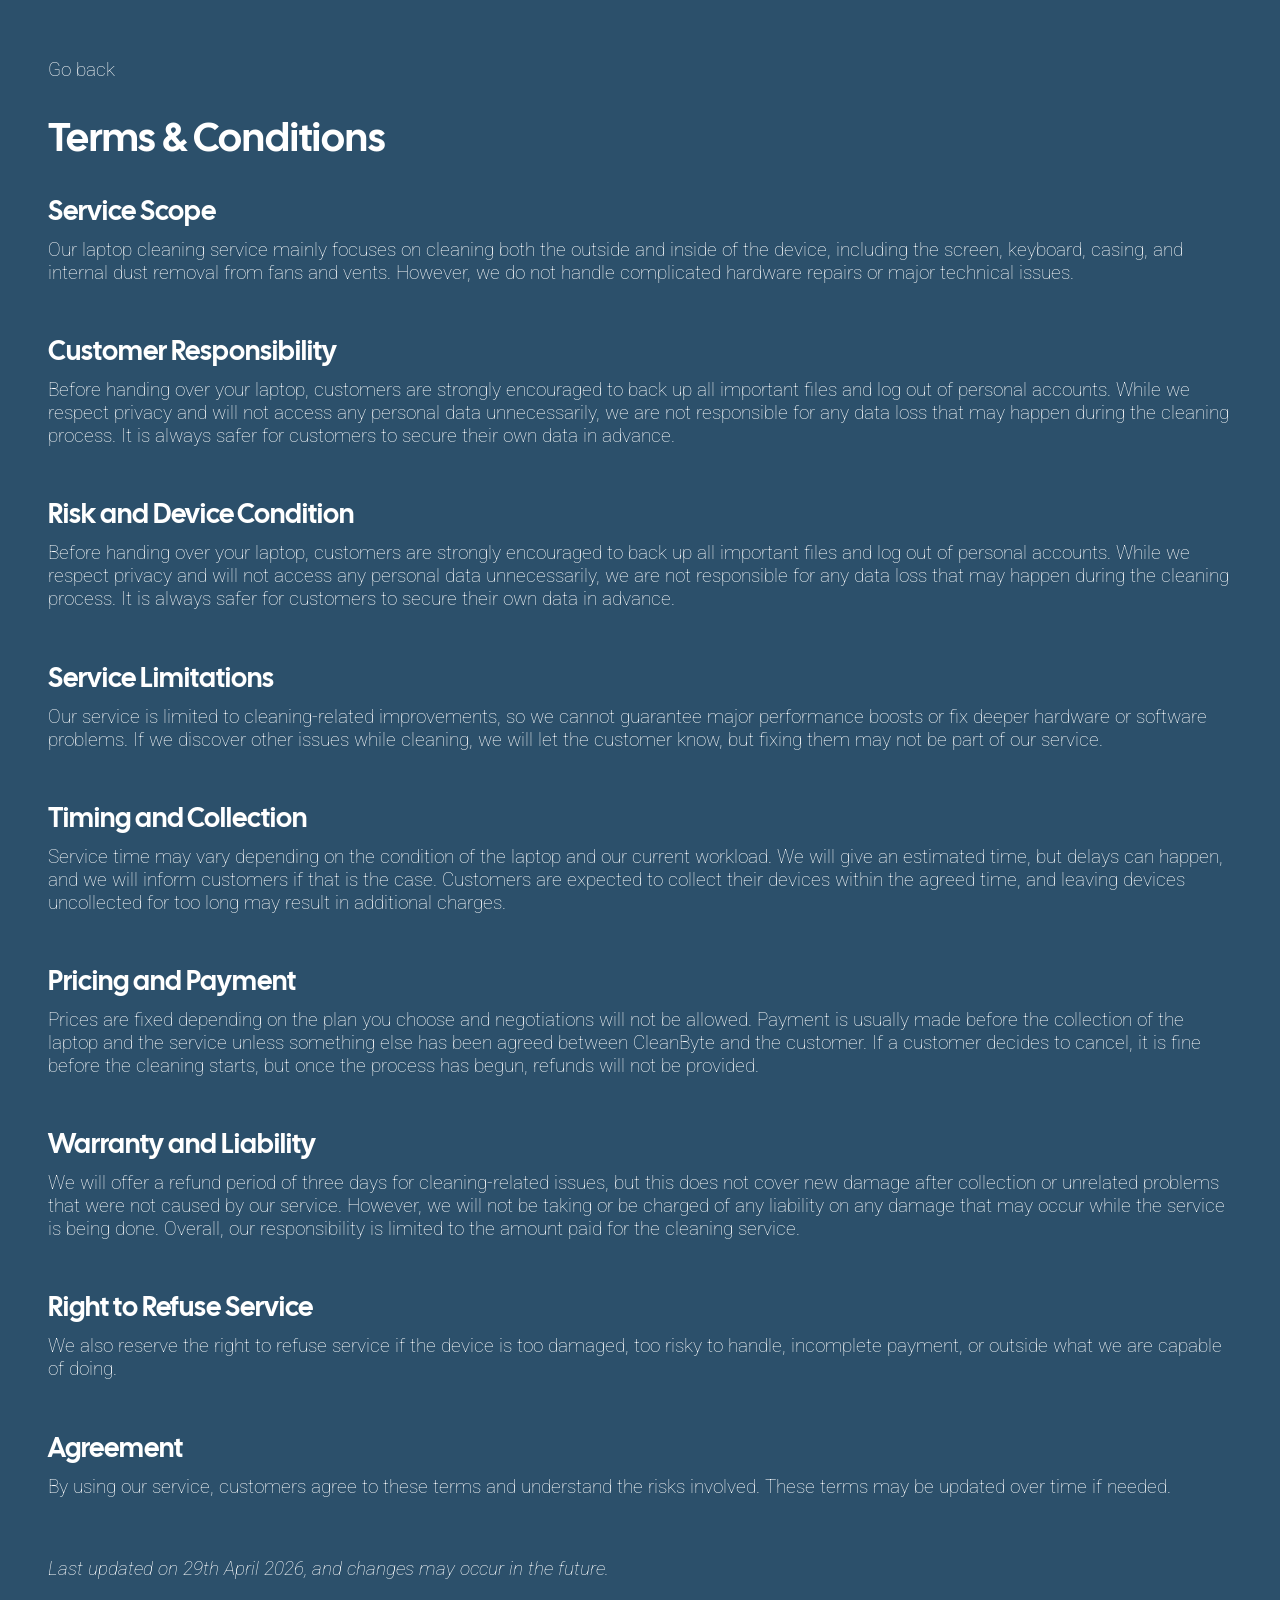
==== terms.html @ 02ede2d4 "add terms and conditions; change whatsapp number" ====
<!DOCTYPE html>
<html lang="en">

<head>
    <meta charset="UTF-8">
    <meta name="viewport" content="width=device-width, initial-scale=1.0">
    <title>Terms & Conditions</title>
    <link rel="icon" type="image/png" href="src/cleanbyte-logo-transparent-1.png">
    <!-- Google Fonts -->
    <link rel="preconnect" href="https://fonts.googleapis.com">
    <link rel="preconnect" href="https://fonts.gstatic.com" crossorigin>
    <link
        href="https://fonts.googleapis.com/css2?family=Cal+Sans&family=Roboto:ital,wght@0,100..900;1,100..900&display=swap"
        rel="stylesheet">
    <!-- CSS Styles -->
    <link rel="stylesheet" href="css/styles.css">
    <link rel="stylesheet" href="css/terms.css">
</head>

<body style="background-color: #2c506b;">
    <main>
        <a href="/index.html">Go back</a>
        Terms & Conditions
        <section id="1">
            <h2>Service Scope</h2>
            <p>
                Our laptop cleaning service mainly focuses on cleaning both the outside and inside of the device,
                including the screen, keyboard, casing, and internal dust removal from fans and vents. However, we do
                not handle complicated hardware repairs or major technical issues.
            </p>
        </section>
        <section id="2">
            <h2>Customer Responsibility</h2>
            <p>Before handing over your laptop, customers are strongly encouraged to back up all important files and
                log out of personal accounts. While we respect privacy and will not access any personal data
                unnecessarily, we are not responsible for any data loss that may happen during the cleaning process. It
                is always safer for customers to secure their own data in advance.
            </p>
        </section>
        <section id="3">
            <h2>Risk and Device Condition</h2>
            <p>Before handing over your laptop, customers are strongly encouraged to back up all important files and log
                out of personal accounts. While we respect privacy and will not access any personal data unnecessarily,
                we are not responsible for any data loss that may happen during the cleaning process. It is always safer
                for customers to secure their own data in advance.
            </p>
        </section>
        <section id="4">
            <h2>Service Limitations</h2>
            <p>Our service is limited to cleaning-related improvements, so we cannot guarantee major performance boosts
                or fix deeper hardware or software problems. If we discover other issues while cleaning, we will let the
                customer know, but fixing them may not be part of our service.</p>
        </section>
        <section id="5">
            <h2>Timing and Collection</h2>
            <p>Service time may vary depending on the condition of the laptop and our current workload. We will give an
                estimated time, but delays can happen, and we will inform customers if that is the case. Customers are
                expected to collect their devices within the agreed time, and leaving devices uncollected for too long
                may result in additional charges.</p>
        </section>
        <section id="6">
            <h2>Pricing and Payment</h2>
            <p>Prices are fixed depending on the plan you choose and negotiations will not be allowed. Payment is
                usually made before the collection of the laptop and the service unless something else has been agreed
                between CleanByte and the customer. If a customer decides to cancel, it is fine before the cleaning
                starts, but once the process has begun, refunds will not be provided.</p>
        </section>
        <section id="7">
            <h2>Warranty and Liability</h2>
            <p>We will offer a refund period of three days for cleaning-related issues, but this does not cover new
                damage after collection or unrelated problems that were not caused by our service. However, we will not
                be taking or be charged of any liability on any damage that may occur while the service is being done.
                Overall, our responsibility is limited to the amount paid for the cleaning service.</p>
        </section>
        <section id="8">
            <h2>Right to Refuse Service</h2>
            <p>We also reserve the right to refuse service if the device is too damaged, too risky to handle, incomplete
                payment, or outside what we are capable of doing.</p>
        </section>
        <section id="9">
            <h2>Agreement</h2>
            <p>By using our service, customers agree to these terms and understand the risks involved. These terms may
                be updated over time if needed.</p>
        </section>
        <section id="9">
            <p><i>Last updated on 29th April 2026, and changes may occur in the future.</i></p>
        </section>
    </main>
</body>

</html>
---- css/styles.css ----
/* 1 rem = 24px */

:root {
    --gradient-l: linear-gradient(to bottom, rgba(255, 255, 255, 1) 10%, rgba(120, 168, 204, 1) 96%);
    --gradient-d: linear-gradient(to bottom, rgba(31, 82, 120, 1) 0%, rgba(154, 208, 253, 1) 100%);
    --font-primary: "Cal Sans", sans-serif;
    --font-secondary: "Roboto", sans-serif;
}

html {
    scroll-behavior: smooth;
}

body {
    background-color: #2c506b;
    padding: 0;
    margin: 0;
}


button {
    border: none;
    outline: none;
    box-shadow: none;
}

a {
    text-decoration: none;
}

a:hover,
a:focus,
a:active {
    text-decoration: none;
    outline: none;
}

nav {
    position: sticky;
    top: 0;
    height: 2rem;
    display: flex;
    flex-direction: row;
    align-self: center;
    align-items: center;
    justify-content: space-evenly;
    padding: 10px 20px;
    background: #2c506b;
    z-index: 4;
}

nav #business-name {
    height: 100%;
    width: fit-content;
    display: flex;
    align-self: center;
    align-items: center;
    justify-content: center;
    padding: 0 10px;
}

nav #business-name span {
    font-family: var(--font-primary);
    font-weight: 400;
    font-size: 1.2rem;
    line-height: 1.2;
    color: #fff;
}

nav #nav-links {
    height: 1rem;
    width: 100%;
    display: flex;
    align-self: center;
    align-items: center;
    justify-content: end;
    padding: 0 30px;
    gap: 30px;
    font-family: var(--font-secondary);
    font-weight: 200;
    font-size: 1rem;
    line-height: 1.2;
    color: #fff;
}

nav #nav-links a {
    text-decoration: none;
    color: #fff;
    cursor: pointer;
}

nav #nav-links a:hover {
    text-decoration: underline;
}

nav #nav-links a.active {
    font-weight: 600;
}

nav #nav-book-now {
    z-index: 10;
}

.book-now-light {
    height: 2.5rem;
    width: 10rem;
    position: relative;
    display: flex;
    align-self: center;
    align-items: center;
    justify-content: center;
    color: #e5f2fd;
    background-color: transparent;
    border: 2px solid #e5f2fd;
    border-radius: 50px;
    overflow: hidden;
    cursor: pointer;
    transition: color 0.3s ease;
}

.book-now-light::before {
    content: "";
    position: absolute;
    top: 0;
    left: -100%;
    width: 100%;
    height: 100%;
    background-color: #e5f2fd;
    z-index: 0;
    transition: transform 0.5s ease;
    transform: translateX(0);
    pointer-events: none;
}

.book-now-light:hover::before {
    transform: translateX(100%);
}

.book-now-light span {
    position: relative;
    z-index: 1;
    font-family: var(--font-primary);
    font-weight: 400;
    font-size: 1.2rem;
    line-height: 1.2;
    text-decoration: none;
    padding: 2rem;
    cursor: pointer;
    color: #e5f2fd;
    transition: color 0.5s ease;
}

.book-now-light:hover span {
    color: #2c506b;
}

.book-now-dark {
    height: 2rem;
    width: 10rem;
    position: relative;
    display: flex;
    align-self: center;
    align-items: center;
    justify-content: center;
    color: #2c506b;
    background-color: transparent;
    border: 2px solid #2c506b;
    border-radius: 50px;
    overflow: hidden;
    cursor: pointer;
    transition: color 0.3s ease;
}

.book-now-dark::before {
    content: "";
    position: absolute;
    top: 0;
    left: -100%;
    width: 100%;
    height: 100%;
    background-color: #2c506b;
    z-index: 0;
    transition: transform 0.5s ease;
    transform: translateX(0);
}

.book-now-dark:hover::before {
    transform: translateX(100%);
}

.book-now-dark span {
    position: relative;
    z-index: 1;
    font-family: var(--font-primary);
    font-weight: 400;
    font-size: 1.2rem;
    line-height: 1.2;
    text-decoration: none;
    padding: 0rem;
    cursor: pointer;
    color: #2c506b;
    transition: color 0.5s ease;
}

.book-now-dark:hover span {
    color: #fff;
}

main {
    height: fit-content;
    width: auto;
    display: flex;
    flex-direction: column;
    background-color: white;
    border-radius: 30px;
    gap: 30px;
    padding: 10px;
}

/* ===================================================================== */
@media (max-width: 824px) {
    nav {
        display: grid;
        position: sticky;
        height: fit-content;
        grid-template-columns: repeat(2, 1fr);
        grid-template-rows: repeat(2, 1fr);
        grid-auto-flow: dense;
        grid-column-gap: 0px;
        grid-row-gap: 10px;
    }

    nav #business-name {
        font-size: 1rem;
        grid-area: 1 / 1 / 2 / 2;
        padding: 0;
    }

    nav #nav-links {
        font-size: 1rem;
        grid-area: 2 / 1 / 3 / 3;
        justify-content: space-between;
        padding: 0;
        gap: 0;
    }

    nav #wrapper-book-now {
        display: flex;
        grid-area: 1 / 2 / 2 / 3;
        justify-content: end;
    }

    nav #nav-book-now {
        width: 8rem;
    }

    nav #nav-book-now span {
        font-size: 1rem;
        padding: 1rem;
    }
}

@media (max-width: 614px) {
    nav #business-name {
        font-size: 0.8rem;
        grid-area: 1 / 1 / 2 / 2;
        padding: 0;
    }

    nav #nav-links {
        font-size: 0.8rem;
        justify-content: space-between;
    }

    nav #nav-book-now {
        height: 1.5rem;
        width: 7.5rem;
    }

    nav #nav-book-now span {
        font-size: 0.8rem;
        padding: 1rem;
    }
}
---- css/terms.css ----
main {
    display: flex;
    flex-direction: column;
    justify-content: center;
    align-items: start;
    font-family: var(--font-primary);
    font-size: 2.5rem;
    color: #fff;
    background: transparent;
    padding: 3rem;
}

a {
    font-family: var(--font-secondary);
    color: #fff;
    font-size: 1.2rem;
    font-weight: 100;
    margin-top: 10px;
}

a:hover {
    text-decoration: underline;
}

main section h2 {
    font-family: var(--font-primary);
    color: #fff;
    font-size: 1.7rem;
    font-weight: 400;
    margin: 0;
}

main section p {
    font-family: var(--font-secondary);
    color: #fff;
    font-size: 1.2rem;
    font-weight: 100;
    margin-top: 10px;
}
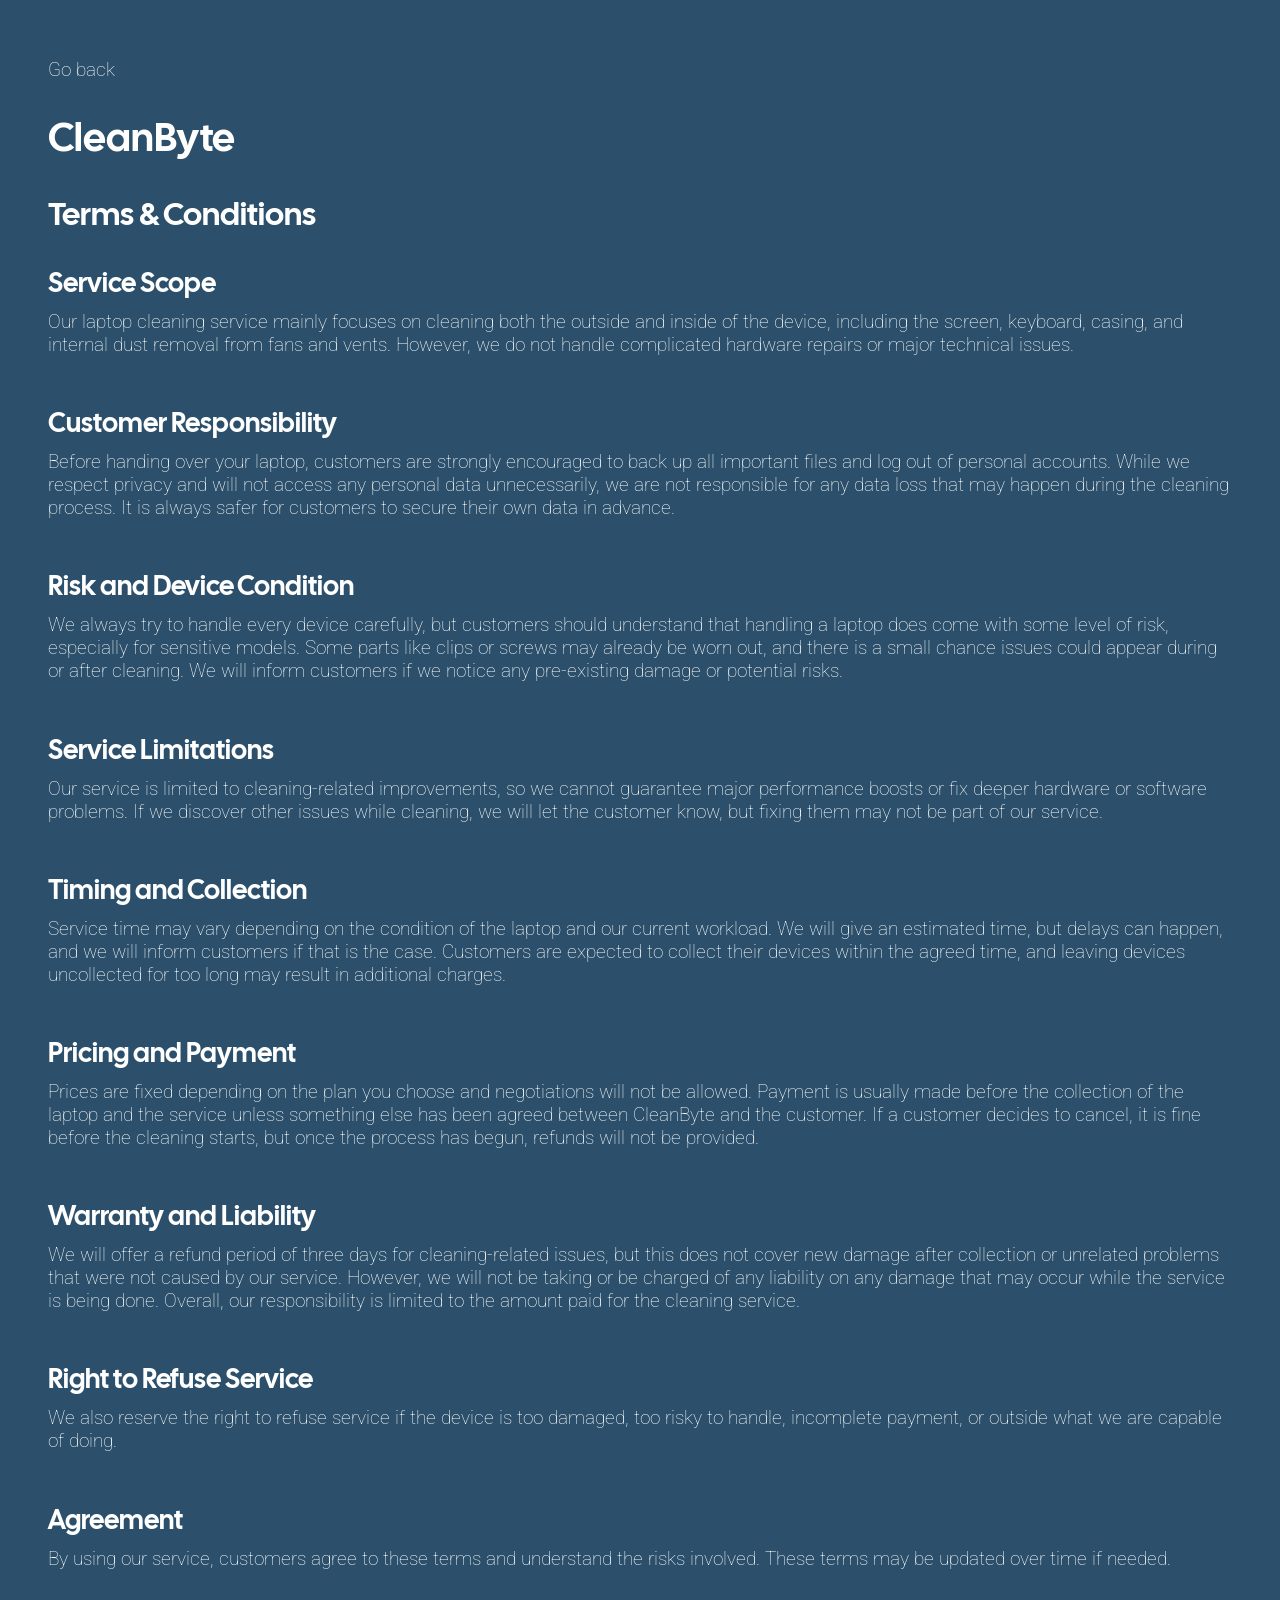
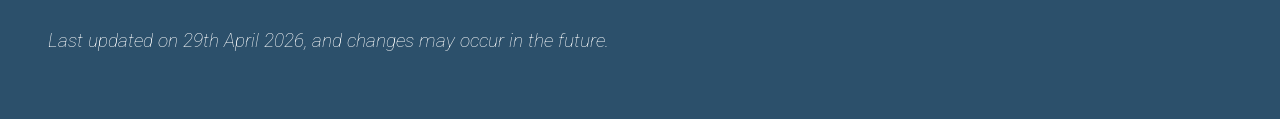
==== commit 65bacfa4: "fixed content bugs in terms and conditions; added auto collapse, contract UX in js, minor UI/UX Impr" ====
--- a/terms.html
+++ b/terms.html
@@ -20,7 +20,8 @@
 <body style="background-color: #2c506b;">
     <main>
         <a href="/index.html">Go back</a>
-        Terms & Conditions
+        CleanByte
+        <span>Terms & Conditions</span>
         <section id="1">
             <h2>Service Scope</h2>
             <p>
@@ -39,10 +40,10 @@
         </section>
         <section id="3">
             <h2>Risk and Device Condition</h2>
-            <p>Before handing over your laptop, customers are strongly encouraged to back up all important files and log
-                out of personal accounts. While we respect privacy and will not access any personal data unnecessarily,
-                we are not responsible for any data loss that may happen during the cleaning process. It is always safer
-                for customers to secure their own data in advance.
+            <p>We always try to handle every device carefully, but customers should understand that handling a laptop
+                does come with some level of risk, especially for sensitive models. Some parts like clips or screws may
+                already be worn out, and there is a small chance issues could appear during or after cleaning. We will
+                inform customers if we notice any pre-existing damage or potential risks.
             </p>
         </section>
         <section id="4">
--- a/css/terms.css
+++ b/css/terms.css
@@ -8,6 +8,10 @@
     color: #fff;
     background: transparent;
     padding: 3rem;
+}
+
+main span {
+    font-size: 2rem;
 }
 
 a {
@@ -36,4 +40,27 @@
     font-size: 1.2rem;
     font-weight: 100;
     margin-top: 10px;
+}
+
+@media (max-width: 600px) {
+    main {
+        font-size: 2.2rem;
+        padding: 2rem;
+    }
+
+    main span {
+        font-size: 1.8rem;
+    }
+
+    a {
+        font-size: 1rem;
+    }
+
+    main section h2 {
+        font-size: 1.4rem;
+    }
+
+    main section p {
+        font-size: 1.1rem;
+    }
 }
